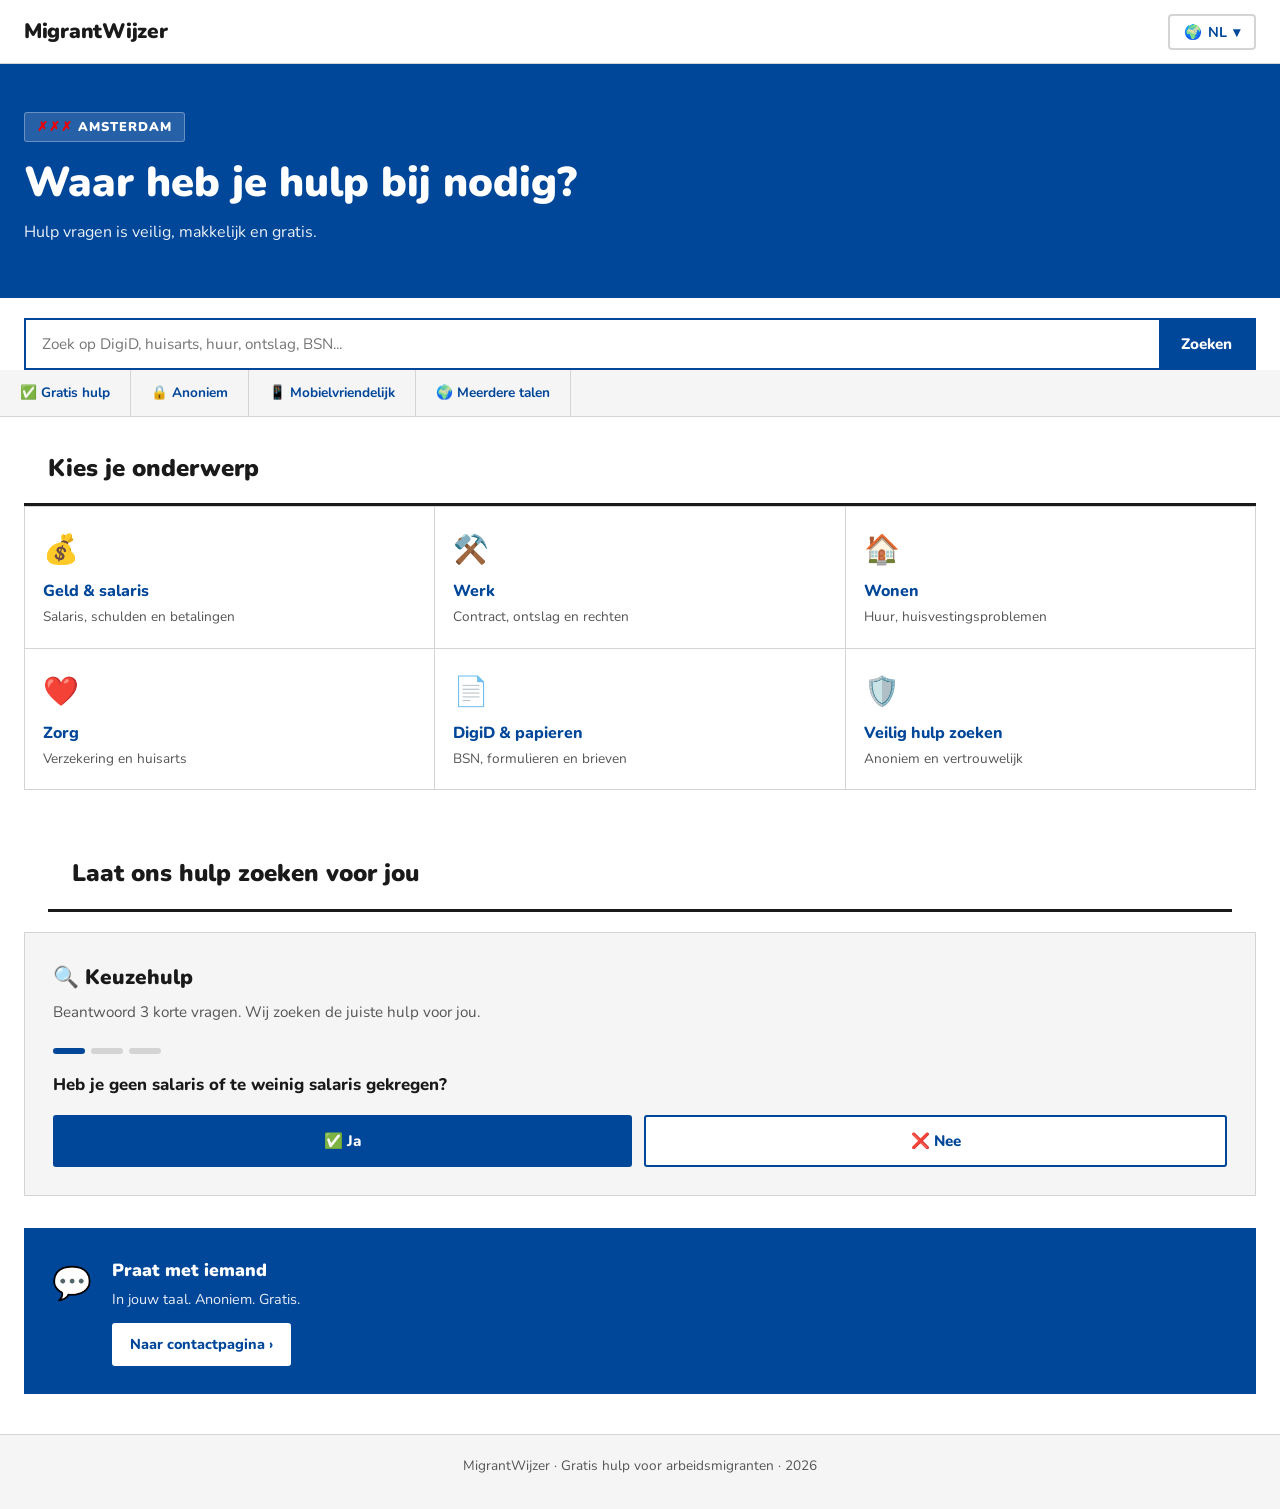
==== index.html @ 774ab9ae "update5" ====
<!DOCTYPE html>
<html lang="nl" dir="ltr">
<head>
    <meta charset="UTF-8" />
    <meta name="viewport" content="width=device-width, initial-scale=1.0"/>
    <title>MigrantWijzer — Amsterdam</title>
    <link rel="preconnect" href="https://fonts.googleapis.com">
    <link href="https://fonts.googleapis.com/css2?family=Nunito:wght@400;600;700;800;900&display=swap" rel="stylesheet">
    <link rel="stylesheet" href="css/style.css">
</head>
<body>

<!-- ═══ HEADER ═══ -->
<header>
    <div class="logo">MigrantWijzer</div>
    <div style="position:relative">
        <button class="lang-btn" id="langToggle">🌍 <span id="langLabel">NL</span> ▾</button>
        <div class="lang-menu" id="langMenu">
            <button onclick="setLang('nl')" class="active" id="btn-nl">🇳🇱 Nederlands</button>
            <button onclick="setLang('en')" id="btn-en">🇬🇧 English</button>
            <button onclick="setLang('pl')" id="btn-pl">🇵🇱 Polski</button>
            <button onclick="setLang('ro')" id="btn-ro">🇷🇴 Română</button>
            <button onclick="setLang('tr')" id="btn-tr">🇹🇷 Türkçe</button>
            <button onclick="setLang('ar')" id="btn-ar">🇸🇦 العربية</button>
        </div>
    </div>
</header>

<!-- ═══ HOMEPAGE ═══ -->
<div id="home">

    <!-- HERO -->
    <div class="hero">
        <div class="hero-badge"><span class="kruis">✗✗✗</span> Amsterdam</div>
        <h1 data-i18n="hero_title">Waar heb je hulp bij nodig?</h1>
        <p data-i18n="hero_sub">Hulp vragen is veilig, makkelijk en gratis.</p>
    </div>

    <!-- ZOEKBALK -->
    <div class="search-bar">
        <input type="text" id="searchInput" placeholder="Zoek op DigiD, huisarts, huur, ontslag, BSN..." />
        <button onclick="doSearch()" data-i18n="search_btn">Zoeken</button>
    </div>
    <div id="searchResult" class="search-result" style="display:none;"></div>

    <!-- TRUST BALK -->
    <div class="trust">
        <div class="trust-pill" data-i18n="trust1">✅ Gratis hulp</div>
        <div class="trust-pill" data-i18n="trust2">🔒 Anoniem</div>
        <div class="trust-pill" data-i18n="trust3">📱 Mobielvriendelijk</div>
        <div class="trust-pill" data-i18n="trust4">🌍 Meerdere talen</div>
    </div>

    <!-- CATEGORIE GRID -->
    <div class="section-title" data-i18n="choose_topic">Kies je onderwerp</div>
    <div class="grid">
        <a class="cat-card" onclick="openPage('page-geld')">
            <span class="cat-icon">💰</span>
            <span class="cat-label" data-i18n="cat_geld">Geld & salaris</span>
            <span class="cat-desc" data-i18n="desc_geld">Salaris, schulden en betalingen</span>
        </a>
        <a class="cat-card" onclick="openPage('page-werk')">
            <span class="cat-icon">⚒️</span>
            <span class="cat-label" data-i18n="cat_werk">Werk</span>
            <span class="cat-desc" data-i18n="desc_werk">Contract, ontslag en rechten</span>
        </a>
        <a class="cat-card" onclick="openPage('page-wonen')">
            <span class="cat-icon">🏠</span>
            <span class="cat-label" data-i18n="cat_wonen">Wonen</span>
            <span class="cat-desc" data-i18n="desc_wonen">Huur, huisvestingsproblemen</span>
        </a>
        <a class="cat-card" onclick="openPage('page-zorg')">
            <span class="cat-icon">❤️</span>
            <span class="cat-label" data-i18n="cat_zorg">Zorg</span>
            <span class="cat-desc" data-i18n="desc_zorg">Verzekering en huisarts</span>
        </a>
        <a class="cat-card" href="html/digi.html">
            <span class="cat-icon">📄</span>
            <span class="cat-label" data-i18n="cat_digid">DigiD & papieren</span>
            <span class="cat-desc" data-i18n="desc_digid">BSN, formulieren en brieven</span>
        </a>
        <a class="cat-card" onclick="openPage('page-veilig')">
            <span class="cat-icon">🛡️</span>
            <span class="cat-label" data-i18n="cat_veilig">Veilig hulp zoeken</span>
            <span class="cat-desc" data-i18n="desc_veilig">Anoniem en vertrouwelijk</span>
        </a>
    </div>

    <!-- KEUZEHULP / WIZARD -->
    <div class="wizard-section">
        <div class="section-title" style="margin-bottom:20px" data-i18n="wizard_section_title">Laat ons hulp zoeken voor jou</div>
        <div class="wizard-box">
            <div class="wizard-title" data-i18n="wizard_title">🔍 Keuzehulp</div>
            <div class="wizard-sub" data-i18n="wizard_sub">Beantwoord 3 korte vragen. Wij zoeken de juiste hulp voor jou.</div>

            <div id="wizard-step-1">
                <div class="wizard-progress">
                    <div class="dot active"></div><div class="dot"></div><div class="dot"></div>
                </div>
                <div class="wizard-q" data-i18n="q1">Heb je geen salaris of te weinig salaris gekregen?</div>
                <div class="wizard-btns">
                    <button class="btn-yes" onclick="wStep(2,'salary')"    data-i18n="yes">✅ Ja</button>
                    <button class="btn-no"  onclick="wStep(2,'no_salary')" data-i18n="no">❌ Nee</button>
                </div>
            </div>

            <div id="wizard-step-2" style="display:none">
                <div class="wizard-progress">
                    <div class="dot done"></div><div class="dot active"></div><div class="dot"></div>
                </div>
                <div class="wizard-q" data-i18n="q2">Heb je problemen met je woning of ben je bang je huis kwijt te raken?</div>
                <div class="wizard-btns">
                    <button class="btn-yes" onclick="wStep(3,'housing')"    data-i18n="yes">✅ Ja</button>
                    <button class="btn-no"  onclick="wStep(3,'no_housing')" data-i18n="no">❌ Nee</button>
                </div>
            </div>

            <div id="wizard-step-3" style="display:none">
                <div class="wizard-progress">
                    <div class="dot done"></div><div class="dot done"></div><div class="dot active"></div>
                </div>
                <div class="wizard-q" data-i18n="q3">Ben je bang om je werk of woning kwijt te raken als je hulp vraagt?</div>
                <div class="wizard-btns">
                    <button class="btn-yes" onclick="wResult('afraid')"    data-i18n="yes">✅ Ja</button>
                    <button class="btn-no"  onclick="wResult('notafraid')" data-i18n="no">❌ Nee</button>
                </div>
            </div>

            <div class="wizard-result" id="wizard-result">
                <p id="wizard-result-text"></p>
                <div class="wizard-result-btns">
                    <a class="action-btn whatsapp" href="https://wa.me/31201234567">💬 <span data-i18n="whatsapp_chat">WhatsApp hulp</span></a>
                    <a class="action-btn phone"    href="tel:+31201234567">📞 <span data-i18n="call_help">Bel hulp</span></a>
                </div>
                <button class="wizard-restart" onclick="wRestart()" data-i18n="restart">↩ Opnieuw beginnen</button>
            </div>
        </div>
    </div>

    <!-- CONTACT STRIP -->
    <div class="contact-strip">
        <div class="icon">💬</div>
        <div>
            <h3 data-i18n="contact_title">Praat met iemand</h3>
            <p data-i18n="contact_sub">In jouw taal. Anoniem. Gratis.</p>
            <a href="html/contact.html" data-i18n="open_contact">Naar contactpagina ›</a>
        </div>
    </div>

    <footer data-i18n="footer">MigrantWijzer · Gratis hulp voor arbeidsmigranten · 2026</footer>
</div>


<!-- ═══ DETAILPAGINA'S ═══ -->

<!-- GELD -->
<div class="page" id="page-geld">
    <div class="page-header">
        <button class="back-btn" onclick="closePage('page-geld')">←</button>
        <h2>💰 <span data-i18n="cat_geld">Geld & salaris</span></h2>
    </div>
    <div class="page-content">
        <div class="safe-box" data-i18n="safe_geld">Hulp vragen kost geen geld. Je werkgever krijgt dit niet te zien.</div>
        <div class="info-blocks-row">
            <div class="info-block">
                <h3 data-i18n="situations">Herken jij dit?</h3>
                <ul>
                    <li>Salaris komt niet op tijd</li>
                    <li>Je krijgt minder betaald dan afgesproken</li>
                    <li>Geld wordt ingehouden zonder uitleg</li>
                    <li>Uitzendbureau reageert niet</li>
                    <li>Schulden of geldstress</li>
                </ul>
            </div>
            <div class="info-block">
                <h3 data-i18n="what_todo">Wat kun je doen?</h3>
                <ul>
                    <li>Bewaar loonstroken en je contract</li>
                    <li>Maak screenshots van berichten</li>
                    <li>Vraag eerst anoniem advies</li>
                    <li>Je hoeft niet meteen officiële stappen te nemen</li>
                </ul>
            </div>
        </div>
        <div class="action-group">
            <a class="action-btn whatsapp" href="https://wa.me/31201234567">💬 <span data-i18n="whatsapp_chat">WhatsApp hulp</span></a>
            <a class="action-btn phone"    href="tel:+31201234567">📞 <span data-i18n="call_help">Bel hulp</span></a>
        </div>
    </div>
</div>

<!-- WERK -->
<div class="page" id="page-werk">
    <div class="page-header">
        <button class="back-btn" onclick="closePage('page-werk')">←</button>
        <h2>⚒️ <span data-i18n="cat_werk">Werk</span></h2>
    </div>
    <div class="page-content">
        <div class="safe-box" data-i18n="safe_werk">Je hoeft niet meteen officiële stappen te nemen. Praat eerst anoniem.</div>
        <div class="info-blocks-row">
            <div class="info-block">
                <h3 data-i18n="situations">Herken jij dit?</h3>
                <ul>
                    <li>Slechte behandeling door werkgever</li>
                    <li>Geen duidelijk contract</li>
                    <li>Dreiging van ontslag</li>
                    <li>Problemen met werktijden</li>
                    <li>Problemen met uitzendbureau</li>
                </ul>
            </div>
            <div class="info-block">
                <h3 data-i18n="what_todo">Wat kun je doen?</h3>
                <ul>
                    <li>Bewaar berichten en e-mails</li>
                    <li>Maak foto's of screenshots</li>
                    <li>Vraag hulp in jouw taal</li>
                    <li>Je kunt anoniem advies vragen</li>
                </ul>
            </div>
        </div>
        <div class="action-group">
            <a class="action-btn whatsapp" href="https://wa.me/31201234567">💬 <span data-i18n="whatsapp_chat">WhatsApp hulp</span></a>
            <a class="action-btn phone"    href="tel:+31201234567">📞 <span data-i18n="call_help">Bel hulp</span></a>
        </div>
    </div>
</div>

<!-- WONEN -->
<div class="page" id="page-wonen">
    <div class="page-header">
        <button class="back-btn" onclick="closePage('page-wonen')">←</button>
        <h2>🏠 <span data-i18n="cat_wonen">Wonen</span></h2>
    </div>
    <div class="page-content">
        <div class="safe-box" data-i18n="safe_wonen">Je kunt anoniem hulp zoeken. Je verhuurder krijgt dit niet te horen.</div>
        <div class="info-blocks-row">
            <div class="info-block">
                <h3 data-i18n="situations">Herken jij dit?</h3>
                <ul>
                    <li>Slechte woonomstandigheden</li>
                    <li>Te veel mensen in huis</li>
                    <li>Hoge huur of huurproblemen</li>
                    <li>Werkgever dreigt met uit huis zetten</li>
                </ul>
            </div>
            <div class="info-block">
                <h3 data-i18n="what_todo">Wat kun je doen?</h3>
                <ul>
                    <li>Maak foto's van de woning</li>
                    <li>Bewaar berichten van je verhuurder</li>
                    <li>Zoek snel hulp — wacht niet te lang</li>
                </ul>
            </div>
        </div>
        <div class="action-group">
            <a class="action-btn whatsapp" href="https://wa.me/31201234567">💬 <span data-i18n="whatsapp_chat">WhatsApp hulp</span></a>
            <a class="action-btn phone"    href="tel:+31201234567">📞 <span data-i18n="call_help">Bel hulp</span></a>
        </div>
    </div>
</div>

<!-- ZORG -->
<div class="page" id="page-zorg">
    <div class="page-header">
        <button class="back-btn" onclick="closePage('page-zorg')">←</button>
        <h2>❤️ <span data-i18n="cat_zorg">Zorg</span></h2>
    </div>
    <div class="page-content">
        <div class="safe-box" data-i18n="safe_zorg">Hulp vragen bij zorg is altijd gratis en veilig.</div>
        <div class="info-blocks-row">
            <div class="info-block">
                <h3 data-i18n="situations">Herken jij dit?</h3>
                <ul>
                    <li>Geen zorgverzekering</li>
                    <li>Brieven van zorgverzekeraar niet begrijpen</li>
                    <li>Geen huisarts gevonden</li>
                    <li>Problemen met zorgkosten</li>
                </ul>
            </div>
            <div class="info-block">
                <h3 data-i18n="what_todo">Wat kun je doen?</h3>
                <ul>
                    <li>Neem je documenten mee</li>
                    <li>Vraag uitleg in jouw taal</li>
                    <li>Hulp is beschikbaar — vraag het ons</li>
                </ul>
            </div>
        </div>
        <div class="action-group">
            <a class="action-btn whatsapp" href="https://wa.me/31201234567">💬 <span data-i18n="whatsapp_chat">WhatsApp hulp</span></a>
            <a class="action-btn phone"    href="tel:+31201234567">📞 <span data-i18n="call_help">Bel hulp</span></a>
        </div>
    </div>
</div>

<!-- VEILIG -->
<div class="page" id="page-veilig">
    <div class="page-header">
        <button class="back-btn" onclick="closePage('page-veilig')">←</button>
        <h2>🛡️ <span data-i18n="cat_veilig">Veilig hulp zoeken</span></h2>
    </div>
    <div class="page-content">
        <div class="safe-box" data-i18n="safe_veilig">Veel mensen zijn bang om hulp te vragen. Je staat niet alleen.</div>
        <div class="info-blocks-row">
            <div class="info-block">
                <h3 data-i18n="veilig_title">Dit is belangrijk om te weten:</h3>
                <ul>
                    <li>Hulp vragen kost geen geld</li>
                    <li>Je werkgever krijgt dit niet te zien</li>
                    <li>Je mag anoniem vragen stellen</li>
                    <li>Je hoeft niet meteen officiële stappen te nemen</li>
                    <li>We spreken jouw taal</li>
                </ul>
            </div>
        </div>
        <div class="action-group">
            <a class="action-btn whatsapp" href="https://wa.me/31201234567">💬 <span data-i18n="whatsapp_safe">Praat veilig via WhatsApp</span></a>
            <a class="action-btn phone"    href="tel:+31201234567">📞 <span data-i18n="call_anon">Bel anoniem</span></a>
        </div>
    </div>
</div>

<script src="java/app.js"></script>
</body>
</html>
---- css/style.css ----
/* ══════════════════════════════════════
   style.css — Gemeente Amsterdam stijl
══════════════════════════════════════ */

:root {
    --blue:      #004699;   /* gemeente blauw */
    --blue-d:    #003580;
    --blue-link: #004699;
    --red:       #ec0000;   /* gemeente rood  */
    --bg:        #ffffff;
    --bg-light:  #f5f5f5;
    --text:      #1a1a1a;
    --muted:     #555555;
    --border:    #d4d4d4;
    --green:     #00875a;   /* WhatsApp groen */
    --shadow:    0 2px 8px rgba(0,0,0,.08);
}

* { box-sizing: border-box; margin: 0; padding: 0; }

body {
    font-family: 'Nunito', 'Arial', sans-serif;
    background: var(--bg);
    color: var(--text);
    font-size: 16px;
    line-height: 1.6;
}

/* ─── HEADER ─── */
header {
    background: #fff;
    border-bottom: 1px solid var(--border);
    padding: 0 24px;
    display: flex;
    align-items: center;
    justify-content: space-between;
    height: 64px;
    position: sticky;
    top: 0;
    z-index: 100;
}

.logo {
    font-size: 1.3rem;
    font-weight: 900;
    color: var(--text);
    letter-spacing: -.3px;
}
.logo span { color: var(--red); }

/* Lang knop */
.lang-btn {
    background: none;
    border: 2px solid var(--border);
    border-radius: 4px;
    font-family: inherit;
    font-size: .9rem;
    font-weight: 700;
    padding: 6px 14px;
    cursor: pointer;
    color: var(--blue);
    display: flex;
    align-items: center;
    gap: 6px;
}
.lang-btn:hover { border-color: var(--blue); }

.lang-menu {
    display: none;
    position: absolute;
    top: 68px;
    right: 24px;
    background: #fff;
    border: 1px solid var(--border);
    box-shadow: var(--shadow);
    z-index: 200;
    min-width: 170px;
}
.lang-menu.open { display: block; }
.lang-menu button {
    width: 100%;
    background: none;
    border: none;
    font-family: inherit;
    font-size: .95rem;
    font-weight: 700;
    padding: 12px 16px;
    text-align: left;
    cursor: pointer;
    color: var(--text);
    border-bottom: 1px solid #eee;
}
.lang-menu button:last-child { border-bottom: none; }
.lang-menu button:hover { background: var(--bg-light); }
.lang-menu button.active { color: var(--blue); }

/* ─── HERO BANNER ─── */
.hero {
    background: var(--blue);
    color: #fff;
    padding: 48px 24px 52px;
    position: relative;
}
.hero-badge {
    display: inline-block;
    background: rgba(255,255,255,.15);
    border: 1px solid rgba(255,255,255,.3);
    border-radius: 3px;
    font-size: .8rem;
    font-weight: 700;
    padding: 4px 12px;
    margin-bottom: 16px;
    letter-spacing: .5px;
    text-transform: uppercase;
}
.hero h1 {
    font-size: 2rem;
    font-weight: 900;
    line-height: 1.2;
    margin-bottom: 12px;
    max-width: 560px;
}
.hero p {
    font-size: 1rem;
    opacity: .92;
    max-width: 480px;
    line-height: 1.6;
}

/* ─── TRUST BALK ─── */
.trust {
    background: var(--bg-light);
    border-bottom: 1px solid var(--border);
    display: flex;
    gap: 0;
    overflow-x: auto;
    scrollbar-width: none;
}
.trust::-webkit-scrollbar { display: none; }
.trust-pill {
    flex-shrink: 0;
    font-size: .85rem;
    font-weight: 700;
    padding: 12px 20px;
    color: var(--blue);
    border-right: 1px solid var(--border);
    white-space: nowrap;
}

/* ─── SECTIE TITEL ─── */
.section-title {
    font-size: 1.5rem;
    font-weight: 900;
    color: var(--text);
    padding: 32px 24px 16px;
    border-bottom: 3px solid var(--text);
    margin: 0 24px 0;
}

/* ─── CATEGORIE GRID ─── */
.grid {
    display: grid;
    grid-template-columns: 1fr 1fr;
    gap: 0;
    margin: 0 24px;
    border-left: 1px solid var(--border);
    border-top: 1px solid var(--border);
}
.cat-card {
    background: #fff;
    padding: 20px 18px;
    text-decoration: none;
    color: var(--text);
    display: block;
    border-right: 1px solid var(--border);
    border-bottom: 1px solid var(--border);
    cursor: pointer;
    transition: background .15s;
}
.cat-card:hover { background: var(--bg-light); }
.cat-icon {
    font-size: 1.8rem;
    margin-bottom: 8px;
    display: block;
}
.cat-label {
    font-size: 1rem;
    font-weight: 800;
    color: var(--blue-link);
    line-height: 1.3;
    display: block;
}
.cat-desc {
    font-size: .85rem;
    color: var(--muted);
    margin-top: 4px;
    display: block;
}

/* ─── WIZARD ─── */
.wizard-section {
    margin: 32px 24px 0;
}
.wizard-box {
    border: 1px solid var(--border);
    padding: 28px;
    background: var(--bg-light);
}
.wizard-title {
    font-size: 1.3rem;
    font-weight: 900;
    margin-bottom: 6px;
    color: var(--text);
}
.wizard-sub {
    color: var(--muted);
    font-size: .95rem;
    margin-bottom: 24px;
}
.wizard-q {
    font-size: 1.05rem;
    font-weight: 800;
    margin-bottom: 16px;
    color: var(--text);
}
.wizard-progress {
    display: flex;
    gap: 6px;
    margin-bottom: 18px;
}
.dot {
    width: 32px;
    height: 6px;
    border-radius: 3px;
    background: var(--border);
}
.dot.active { background: var(--blue); }
.dot.done   { background: var(--blue-d); }

.wizard-btns { display: flex; gap: 12px; }
.wizard-btns button {
    flex: 1;
    border: none;
    border-radius: 3px;
    font-family: inherit;
    font-size: .95rem;
    font-weight: 800;
    padding: 14px;
    cursor: pointer;
    transition: filter .1s;
}
.wizard-btns button:hover { filter: brightness(.93); }
.btn-yes { background: var(--blue); color: #fff; }
.btn-no  { background: #fff; color: var(--blue); border: 2px solid var(--blue) !important; }

.wizard-result {
    display: none;
    background: #e8f0fb;
    border-left: 4px solid var(--blue);
    padding: 18px;
    margin-top: 4px;
}
.wizard-result.show { display: block; }
.wizard-result p { font-weight: 700; margin-bottom: 14px; color: var(--text); }
.wizard-result-btns { display: flex; flex-direction: column; gap: 10px; }
.wizard-restart {
    margin-top: 14px;
    background: none;
    border: none;
    font-family: inherit;
    font-size: .88rem;
    font-weight: 700;
    color: var(--blue);
    cursor: pointer;
    text-decoration: underline;
    display: block;
}

/* ─── KNOPPEN ─── */
.action-btn {
    display: flex;
    align-items: center;
    justify-content: center;
    gap: 10px;
    padding: 14px 20px;
    border: none;
    border-radius: 3px;
    font-family: inherit;
    font-size: .95rem;
    font-weight: 800;
    text-decoration: none;
    cursor: pointer;
    transition: filter .15s;
}
.action-btn:hover { filter: brightness(.9); }
.action-btn.whatsapp { background: var(--green); color: #fff; }
.action-btn.phone    { background: var(--blue);  color: #fff; }
.action-btn.email    { background: #fff; color: var(--blue); border: 2px solid var(--blue); }
.action-group { display: flex; flex-direction: column; gap: 10px; }

/* ─── CONTACT STRIP ─── */
.contact-strip {
    margin: 32px 24px;
    background: var(--blue);
    padding: 28px;
    color: #fff;
    display: flex;
    align-items: flex-start;
    gap: 20px;
}
.contact-strip .icon { font-size: 2rem; flex-shrink: 0; margin-top: 2px; }
.contact-strip h3 { font-size: 1.1rem; font-weight: 900; margin-bottom: 4px; }
.contact-strip p  { font-size: .9rem; opacity: .9; }
.contact-strip a {
    display: inline-block;
    margin-top: 12px;
    background: #fff;
    color: var(--blue);
    padding: 10px 18px;
    font-weight: 800;
    font-size: .9rem;
    text-decoration: none;
    border-radius: 3px;
}
.contact-strip a:hover { background: var(--bg-light); }

/* ─── FOOTER ─── */
footer {
    background: var(--bg-light);
    border-top: 1px solid var(--border);
    text-align: center;
    font-size: .85rem;
    color: var(--muted);
    padding: 20px 24px 32px;
    margin-top: 40px;
}

/* ─── OVERLAY PAGINA'S ─── */
.page {
    display: none;
    position: fixed;
    inset: 0;
    background: var(--bg);
    overflow-y: auto;
    z-index: 300;
}
.page.open { display: block; }

.page-header {
    background: var(--blue);
    color: #fff;
    padding: 16px 24px;
    display: flex;
    align-items: center;
    gap: 14px;
    position: sticky;
    top: 0;
    z-index: 10;
}
.back-btn {
    background: rgba(255,255,255,.2);
    border: 2px solid rgba(255,255,255,.4);
    border-radius: 3px;
    color: #fff;
    font-size: 1rem;
    width: 38px; height: 38px;
    cursor: pointer;
    display: flex; align-items: center; justify-content: center;
    font-weight: 900;
}
.back-btn:hover { background: rgba(255,255,255,.3); }
.page-header h2 { font-size: 1.1rem; font-weight: 900; }

.page-content { padding: 24px; }

.info-block {
    border: 1px solid var(--border);
    padding: 20px 22px;
    margin-bottom: 16px;
    background: #fff;
}
.info-block h3 {
    font-size: 1rem;
    font-weight: 900;
    margin-bottom: 12px;
    color: var(--text);
    border-bottom: 2px solid var(--text);
    padding-bottom: 8px;
}
.info-block ul { list-style: none; padding: 0; }
.info-block ul li {
    padding: 7px 0;
    font-size: .95rem;
    display: flex;
    align-items: flex-start;
    gap: 10px;
    border-bottom: 1px solid #eee;
}
.info-block ul li:last-child { border-bottom: none; }
.info-block ul li::before {
    content: '›';
    color: var(--blue);
    font-weight: 900;
    font-size: 1.1rem;
    flex-shrink: 0;
}

.safe-box {
    background: #e8f0fb;
    border-left: 4px solid var(--blue);
    padding: 14px 16px;
    margin-bottom: 16px;
    font-size: .92rem;
    font-weight: 700;
    color: var(--blue-d);
    line-height: 1.6;
}

/* ─── CONTACT PAGINA GRID ─── */
.page-content-grid {
    display: grid;
    grid-template-columns: 1fr;
    gap: 16px;
}
.page-content-grid .full-width {
    grid-column: 1 / -1;
}

/* ─── RESPONSIVE ─── */
@media (min-width: 640px) {
    .grid { grid-template-columns: 1fr 1fr 1fr; }
    .hero h1 { font-size: 2.6rem; }
    .page-content-grid { grid-template-columns: 1fr 1fr; }
}
@media (max-width: 400px) {
    .grid { grid-template-columns: 1fr; }
    .hero h1 { font-size: 1.6rem; }
    .contact-strip { flex-direction: column; }
}

/* ─── CONTACT.HTML EXTRA ─── */
.logo { text-decoration: none; }

.back-home-btn {
    display: block;
    text-align: center;
    margin: 24px 0 0;
    border: 2px solid var(--border);
    padding: 14px;
    font-weight: 800;
    font-size: .95rem;
    color: var(--blue);
    text-decoration: none;
}
.back-home-btn:hover { border-color: var(--blue); background: var(--bg-light); }

/* ─── ZOEKBALK ─── */
.search-bar {
    display: flex;
    gap: 0;
    margin: 20px 24px 0;
    border: 2px solid var(--blue);
}
.search-bar input {
    flex: 1;
    border: none;
    padding: 14px 16px;
    font-family: inherit;
    font-size: .95rem;
    outline: none;
    color: var(--text);
}
.search-bar button {
    background: var(--blue);
    color: #fff;
    border: none;
    padding: 14px 22px;
    font-family: inherit;
    font-weight: 800;
    font-size: .95rem;
    cursor: pointer;
}
.search-bar button:hover { background: var(--blue-d); }

.search-result {
    margin: 10px 24px 0;
    padding: 14px 16px;
    background: var(--bg-light);
    border-left: 4px solid var(--blue);
    font-weight: 700;
    font-size: .95rem;
}

/* ─── HERO BADGE RODE KRUISJES ─── */
.hero-badge {
    color: #fff;
    font-weight: 900;
    letter-spacing: 1px;
}

/* ─── INFO BLOCKS NAAST ELKAAR ─── */
.info-blocks-row {
    display: grid;
    grid-template-columns: 1fr;
    gap: 16px;
    margin-bottom: 16px;
}
@media (min-width: 600px) {
    .info-blocks-row {
        grid-template-columns: 1fr 1fr;
    }
}
.info-blocks-row .info-block {
    margin-bottom: 0;
}

/* ─── RODE KRUISJES ─── */
.hero-badge {
    color: #fff;
}
.hero-badge .kruis {
    color: var(--red);
    font-weight: 900;
    font-size: 1em;
}

/* ─── PAGE-CONTENT GRID (contact) ─── */
.page-content-grid {
    display: grid;
    grid-template-columns: 1fr;
    gap: 16px;
}
.page-content-grid .full-width {
    grid-column: 1 / -1;
}
@media (min-width: 640px) {
    .page-content-grid { grid-template-columns: 1fr 1fr; }
}

/* ─── BACK HOME BTN ─── */
.back-home-btn {
    display: block;
    text-align: center;
    margin: 20px 0 0;
    border: 2px solid var(--border);
    padding: 14px;
    font-weight: 800;
    font-size: .95rem;
    color: var(--blue);
    text-decoration: none;
}
.back-home-btn:hover { border-color: var(--blue); background: var(--bg-light); }

/* ─── LOGO ALS LINK ─── */
a.logo { text-decoration: none; }
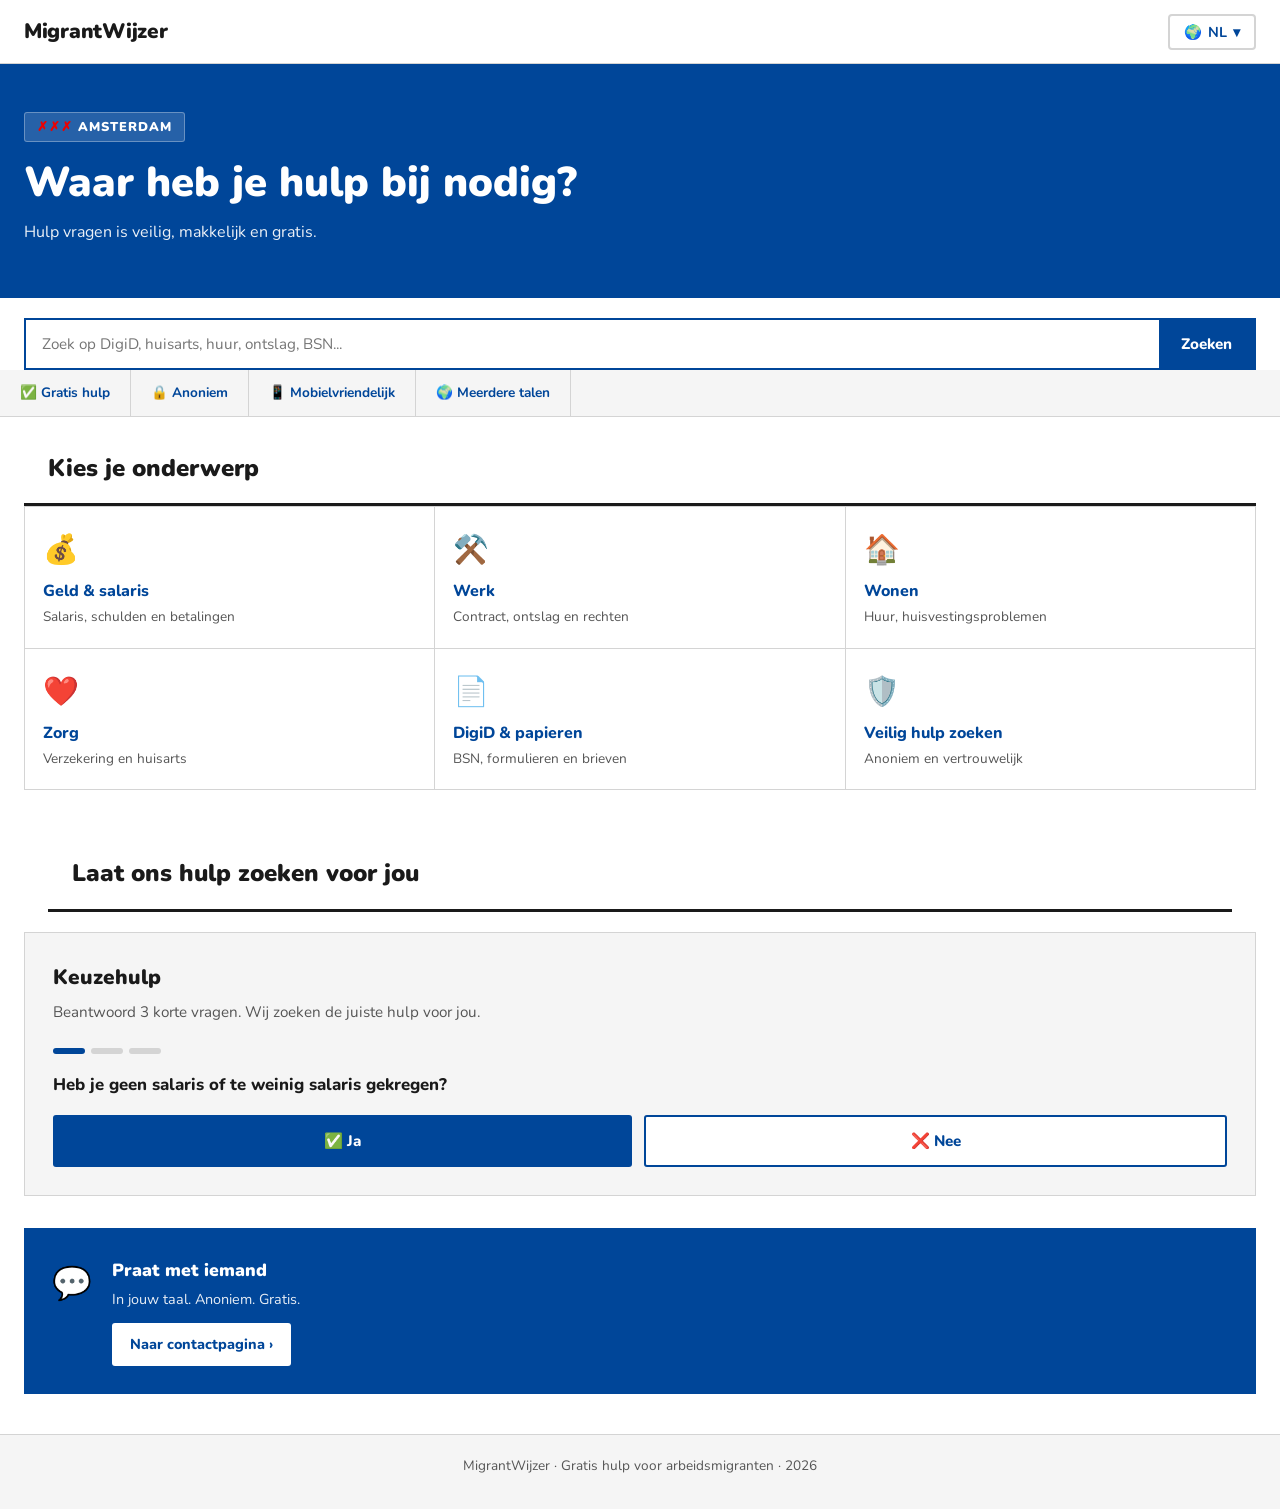
==== commit 01a7a53e: "update24" ====
--- a/index.html
+++ b/index.html
@@ -90,7 +90,7 @@
     <div class="wizard-section">
         <div class="section-title" style="margin-bottom:20px" data-i18n="wizard_section_title">Laat ons hulp zoeken voor jou</div>
         <div class="wizard-box">
-            <div class="wizard-title" data-i18n="wizard_title">🔍 Keuzehulp</div>
+            <div class="wizard-title" data-i18n="wizard_title"> Keuzehulp</div>
             <div class="wizard-sub" data-i18n="wizard_sub">Beantwoord 3 korte vragen. Wij zoeken de juiste hulp voor jou.</div>
 
             <div id="wizard-step-1">
@@ -129,8 +129,8 @@
             <div class="wizard-result" id="wizard-result">
                 <p id="wizard-result-text"></p>
                 <div class="wizard-result-btns">
-                    <a class="action-btn whatsapp" href="https://wa.me/31201234567">💬 <span data-i18n="whatsapp_chat">WhatsApp hulp</span></a>
-                    <a class="action-btn phone"    href="tel:+31201234567">📞 <span data-i18n="call_help">Bel hulp</span></a>
+                    <a class="action-btn whatsapp" href="https://wa.me/31201234567"> <span data-i18n="whatsapp_chat">WhatsApp hulp</span></a>
+                    <a class="action-btn phone"    href="tel:+31201234567"> <span data-i18n="call_help">Bel hulp</span></a>
                 </div>
                 <button class="wizard-restart" onclick="wRestart()" data-i18n="restart">↩ Opnieuw beginnen</button>
             </div>
@@ -158,6 +158,19 @@
     <div class="page-header">
         <button class="back-btn" onclick="closePage('page-geld')">←</button>
         <h2>💰 <span data-i18n="cat_geld">Geld & salaris</span></h2>
+        <div style="margin-left:auto; position:relative;">
+            <button class="lang-btn" onclick="document.getElementById('om-page-geld').classList.toggle('open')" style="background:rgba(255,255,255,.2); border-color:rgba(255,255,255,.5); color:#fff;">
+                🌍 <span class="overlay-lang-label">NL</span> ▾
+            </button>
+            <div class="lang-menu" id="om-page-geld">
+                <button onclick="setLang('nl'); document.getElementById('om-page-geld').classList.remove('open')">🇳🇱 Nederlands</button>
+                <button onclick="setLang('en'); document.getElementById('om-page-geld').classList.remove('open')">🇬🇧 English</button>
+                <button onclick="setLang('pl'); document.getElementById('om-page-geld').classList.remove('open')">🇵🇱 Polski</button>
+                <button onclick="setLang('ro'); document.getElementById('om-page-geld').classList.remove('open')">🇷🇴 Română</button>
+                <button onclick="setLang('tr'); document.getElementById('om-page-geld').classList.remove('open')">🇹🇷 Türkçe</button>
+                <button onclick="setLang('ar'); document.getElementById('om-page-geld').classList.remove('open')">🇸🇦 العربية</button>
+            </div>
+        </div>
     </div>
     <div class="page-content">
         <div class="safe-box" data-i18n="safe_geld">Hulp vragen kost geen geld. Je werkgever krijgt dit niet te zien.</div>
@@ -165,26 +178,30 @@
             <div class="info-block">
                 <h3 data-i18n="situations">Herken jij dit?</h3>
                 <ul>
-                    <li>Salaris komt niet op tijd</li>
-                    <li>Je krijgt minder betaald dan afgesproken</li>
-                    <li>Geld wordt ingehouden zonder uitleg</li>
-                    <li>Uitzendbureau reageert niet</li>
-                    <li>Schulden of geldstress</li>
+                    <li data-i18n="geld_r1">Salaris komt niet op tijd</li>
+                    <li data-i18n="geld_r2">Je krijgt minder betaald dan afgesproken</li>
+                    <li data-i18n="geld_r3">Geld wordt ingehouden zonder uitleg</li>
+                    <li data-i18n="geld_r4">Uitzendbureau reageert niet</li>
+                    <li data-i18n="geld_r5">Schulden of geldstress</li>
                 </ul>
             </div>
             <div class="info-block">
                 <h3 data-i18n="what_todo">Wat kun je doen?</h3>
                 <ul>
-                    <li>Bewaar loonstroken en je contract</li>
-                    <li>Maak screenshots van berichten</li>
-                    <li>Vraag eerst anoniem advies</li>
-                    <li>Je hoeft niet meteen officiële stappen te nemen</li>
-                </ul>
-            </div>
-        </div>
-        <div class="action-group">
-            <a class="action-btn whatsapp" href="https://wa.me/31201234567">💬 <span data-i18n="whatsapp_chat">WhatsApp hulp</span></a>
-            <a class="action-btn phone"    href="tel:+31201234567">📞 <span data-i18n="call_help">Bel hulp</span></a>
+                    <li data-i18n="geld_d1">Bewaar loonstroken en je contract</li>
+                    <li data-i18n="geld_d2">Maak screenshots van berichten</li>
+                    <li data-i18n="geld_d3">Vraag eerst anoniem advies</li>
+                    <li data-i18n="geld_d4">Je hoeft niet meteen officiële stappen te nemen</li>
+                </ul>
+            </div>
+        </div>
+        <div class="info-blocks-row" style="margin-top:16px;">
+            <a href="html/juridisch-geld.html" class="back-home-btn" data-i18n="juridisch_btn">⚖️ Juridische informatie →</a>
+            <a href="html/hulp-geld.html"      class="back-home-btn" data-i18n="hulp_btn">🤝 Waar krijg je hulp? →</a>
+        </div>
+        <div class="action-group" style="margin-top:12px;">
+            <a class="action-btn whatsapp" href="https://wa.me/31201234567"> <span data-i18n="whatsapp_chat">WhatsApp hulp</span></a>
+            <a class="action-btn phone"    href="tel:+31201234567"> <span data-i18n="call_help">Bel hulp</span></a>
         </div>
     </div>
 </div>
@@ -194,6 +211,19 @@
     <div class="page-header">
         <button class="back-btn" onclick="closePage('page-werk')">←</button>
         <h2>⚒️ <span data-i18n="cat_werk">Werk</span></h2>
+        <div style="margin-left:auto; position:relative;">
+            <button class="lang-btn" onclick="document.getElementById('om-page-werk').classList.toggle('open')" style="background:rgba(255,255,255,.2); border-color:rgba(255,255,255,.5); color:#fff;">
+                🌍 <span class="overlay-lang-label">NL</span> ▾
+            </button>
+            <div class="lang-menu" id="om-page-werk">
+                <button onclick="setLang('nl'); document.getElementById('om-page-werk').classList.remove('open')">🇳🇱 Nederlands</button>
+                <button onclick="setLang('en'); document.getElementById('om-page-werk').classList.remove('open')">🇬🇧 English</button>
+                <button onclick="setLang('pl'); document.getElementById('om-page-werk').classList.remove('open')">🇵🇱 Polski</button>
+                <button onclick="setLang('ro'); document.getElementById('om-page-werk').classList.remove('open')">🇷🇴 Română</button>
+                <button onclick="setLang('tr'); document.getElementById('om-page-werk').classList.remove('open')">🇹🇷 Türkçe</button>
+                <button onclick="setLang('ar'); document.getElementById('om-page-werk').classList.remove('open')">🇸🇦 العربية</button>
+            </div>
+        </div>
     </div>
     <div class="page-content">
         <div class="safe-box" data-i18n="safe_werk">Je hoeft niet meteen officiële stappen te nemen. Praat eerst anoniem.</div>
@@ -201,26 +231,30 @@
             <div class="info-block">
                 <h3 data-i18n="situations">Herken jij dit?</h3>
                 <ul>
-                    <li>Slechte behandeling door werkgever</li>
-                    <li>Geen duidelijk contract</li>
-                    <li>Dreiging van ontslag</li>
-                    <li>Problemen met werktijden</li>
-                    <li>Problemen met uitzendbureau</li>
+                    <li data-i18n="werk_r1">Slechte behandeling door werkgever</li>
+                    <li data-i18n="werk_r2">Geen duidelijk contract</li>
+                    <li data-i18n="werk_r3">Dreiging van ontslag</li>
+                    <li data-i18n="werk_r4">Problemen met werktijden</li>
+                    <li data-i18n="werk_r5">Problemen met uitzendbureau</li>
                 </ul>
             </div>
             <div class="info-block">
                 <h3 data-i18n="what_todo">Wat kun je doen?</h3>
                 <ul>
-                    <li>Bewaar berichten en e-mails</li>
-                    <li>Maak foto's of screenshots</li>
-                    <li>Vraag hulp in jouw taal</li>
-                    <li>Je kunt anoniem advies vragen</li>
-                </ul>
-            </div>
-        </div>
-        <div class="action-group">
+                    <li data-i18n="werk_d1">Bewaar berichten en e-mails</li>
+                    <li data-i18n="werk_d2">Maak foto's of screenshots</li>
+                    <li data-i18n="werk_d3">Vraag hulp in jouw taal</li>
+                    <li data-i18n="werk_d4">Je kunt anoniem advies vragen</li>
+                </ul>
+            </div>
+        </div>
+        <div class="info-blocks-row" style="margin-top:16px;">
+            <a href="html/juridisch-werk.html" class="back-home-btn" data-i18n="juridisch_btn">⚖️ Juridische informatie →</a>
+            <a href="html/hulp-werk.html"      class="back-home-btn" data-i18n="hulp_btn">🤝 Waar krijg je hulp? →</a>
+        </div>
+        <div class="action-group" style="margin-top:12px;">
             <a class="action-btn whatsapp" href="https://wa.me/31201234567">💬 <span data-i18n="whatsapp_chat">WhatsApp hulp</span></a>
-            <a class="action-btn phone"    href="tel:+31201234567">📞 <span data-i18n="call_help">Bel hulp</span></a>
+            <a class="action-btn phone"    href="tel:+31201234567"> <span data-i18n="call_help">Bel hulp</span></a>
         </div>
     </div>
 </div>
@@ -230,6 +264,19 @@
     <div class="page-header">
         <button class="back-btn" onclick="closePage('page-wonen')">←</button>
         <h2>🏠 <span data-i18n="cat_wonen">Wonen</span></h2>
+        <div style="margin-left:auto; position:relative;">
+            <button class="lang-btn" onclick="document.getElementById('om-page-wonen').classList.toggle('open')" style="background:rgba(255,255,255,.2); border-color:rgba(255,255,255,.5); color:#fff;">
+                🌍 <span class="overlay-lang-label">NL</span> ▾
+            </button>
+            <div class="lang-menu" id="om-page-wonen">
+                <button onclick="setLang('nl'); document.getElementById('om-page-wonen').classList.remove('open')">🇳🇱 Nederlands</button>
+                <button onclick="setLang('en'); document.getElementById('om-page-wonen').classList.remove('open')">🇬🇧 English</button>
+                <button onclick="setLang('pl'); document.getElementById('om-page-wonen').classList.remove('open')">🇵🇱 Polski</button>
+                <button onclick="setLang('ro'); document.getElementById('om-page-wonen').classList.remove('open')">🇷🇴 Română</button>
+                <button onclick="setLang('tr'); document.getElementById('om-page-wonen').classList.remove('open')">🇹🇷 Türkçe</button>
+                <button onclick="setLang('ar'); document.getElementById('om-page-wonen').classList.remove('open')">🇸🇦 العربية</button>
+            </div>
+        </div>
     </div>
     <div class="page-content">
         <div class="safe-box" data-i18n="safe_wonen">Je kunt anoniem hulp zoeken. Je verhuurder krijgt dit niet te horen.</div>
@@ -237,24 +284,28 @@
             <div class="info-block">
                 <h3 data-i18n="situations">Herken jij dit?</h3>
                 <ul>
-                    <li>Slechte woonomstandigheden</li>
-                    <li>Te veel mensen in huis</li>
-                    <li>Hoge huur of huurproblemen</li>
-                    <li>Werkgever dreigt met uit huis zetten</li>
+                    <li data-i18n="wonen_r1">Slechte woonomstandigheden</li>
+                    <li data-i18n="wonen_r2">Te veel mensen in huis</li>
+                    <li data-i18n="wonen_r3">Hoge huur of huurproblemen</li>
+                    <li data-i18n="wonen_r4">Werkgever dreigt met uit huis zetten</li>
                 </ul>
             </div>
             <div class="info-block">
                 <h3 data-i18n="what_todo">Wat kun je doen?</h3>
                 <ul>
-                    <li>Maak foto's van de woning</li>
-                    <li>Bewaar berichten van je verhuurder</li>
-                    <li>Zoek snel hulp — wacht niet te lang</li>
-                </ul>
-            </div>
-        </div>
-        <div class="action-group">
+                    <li data-i18n="wonen_d1">Maak foto's van de woning</li>
+                    <li data-i18n="wonen_d2">Bewaar berichten van je verhuurder</li>
+                    <li data-i18n="wonen_d3">Zoek snel hulp — wacht niet te lang</li>
+                </ul>
+            </div>
+        </div>
+        <div class="info-blocks-row" style="margin-top:16px;">
+            <a href="html/juridisch-wonen.html" class="back-home-btn" data-i18n="juridisch_btn">⚖️ Juridische informatie →</a>
+            <a href="html/hulp-wonen.html"      class="back-home-btn" data-i18n="hulp_btn">🤝 Waar krijg je hulp? →</a>
+        </div>
+        <div class="action-group" style="margin-top:12px;">
             <a class="action-btn whatsapp" href="https://wa.me/31201234567">💬 <span data-i18n="whatsapp_chat">WhatsApp hulp</span></a>
-            <a class="action-btn phone"    href="tel:+31201234567">📞 <span data-i18n="call_help">Bel hulp</span></a>
+            <a class="action-btn phone"    href="tel:+31201234567"> <span data-i18n="call_help">Bel hulp</span></a>
         </div>
     </div>
 </div>
@@ -264,6 +315,19 @@
     <div class="page-header">
         <button class="back-btn" onclick="closePage('page-zorg')">←</button>
         <h2>❤️ <span data-i18n="cat_zorg">Zorg</span></h2>
+        <div style="margin-left:auto; position:relative;">
+            <button class="lang-btn" onclick="document.getElementById('om-page-zorg').classList.toggle('open')" style="background:rgba(255,255,255,.2); border-color:rgba(255,255,255,.5); color:#fff;">
+                🌍 <span class="overlay-lang-label">NL</span> ▾
+            </button>
+            <div class="lang-menu" id="om-page-zorg">
+                <button onclick="setLang('nl'); document.getElementById('om-page-zorg').classList.remove('open')">🇳🇱 Nederlands</button>
+                <button onclick="setLang('en'); document.getElementById('om-page-zorg').classList.remove('open')">🇬🇧 English</button>
+                <button onclick="setLang('pl'); document.getElementById('om-page-zorg').classList.remove('open')">🇵🇱 Polski</button>
+                <button onclick="setLang('ro'); document.getElementById('om-page-zorg').classList.remove('open')">🇷🇴 Română</button>
+                <button onclick="setLang('tr'); document.getElementById('om-page-zorg').classList.remove('open')">🇹🇷 Türkçe</button>
+                <button onclick="setLang('ar'); document.getElementById('om-page-zorg').classList.remove('open')">🇸🇦 العربية</button>
+            </div>
+        </div>
     </div>
     <div class="page-content">
         <div class="safe-box" data-i18n="safe_zorg">Hulp vragen bij zorg is altijd gratis en veilig.</div>
@@ -271,24 +335,28 @@
             <div class="info-block">
                 <h3 data-i18n="situations">Herken jij dit?</h3>
                 <ul>
-                    <li>Geen zorgverzekering</li>
-                    <li>Brieven van zorgverzekeraar niet begrijpen</li>
-                    <li>Geen huisarts gevonden</li>
-                    <li>Problemen met zorgkosten</li>
+                    <li data-i18n="zorg_r1">Geen zorgverzekering</li>
+                    <li data-i18n="zorg_r2">Brieven van zorgverzekeraar niet begrijpen</li>
+                    <li data-i18n="zorg_r3">Geen huisarts gevonden</li>
+                    <li data-i18n="zorg_r4">Problemen met zorgkosten</li>
                 </ul>
             </div>
             <div class="info-block">
                 <h3 data-i18n="what_todo">Wat kun je doen?</h3>
                 <ul>
-                    <li>Neem je documenten mee</li>
-                    <li>Vraag uitleg in jouw taal</li>
-                    <li>Hulp is beschikbaar — vraag het ons</li>
-                </ul>
-            </div>
-        </div>
-        <div class="action-group">
-            <a class="action-btn whatsapp" href="https://wa.me/31201234567">💬 <span data-i18n="whatsapp_chat">WhatsApp hulp</span></a>
-            <a class="action-btn phone"    href="tel:+31201234567">📞 <span data-i18n="call_help">Bel hulp</span></a>
+                    <li data-i18n="zorg_d1">Neem je documenten mee</li>
+                    <li data-i18n="zorg_d2">Vraag uitleg in jouw taal</li>
+                    <li data-i18n="zorg_d3">Hulp is beschikbaar — vraag het ons</li>
+                </ul>
+            </div>
+        </div>
+        <div class="info-blocks-row" style="margin-top:16px;">
+            <a href="html/juridisch-zorg.html" class="back-home-btn" data-i18n="juridisch_btn">⚖️ Juridische informatie →</a>
+            <a href="html/hulp-zorg.html"      class="back-home-btn" data-i18n="hulp_btn">🤝 Waar krijg je hulp? →</a>
+        </div>
+        <div class="action-group" style="margin-top:12px;">
+            <a class="action-btn whatsapp" href="https://wa.me/31201234567"> <span data-i18n="whatsapp_chat">WhatsApp hulp</span></a>
+            <a class="action-btn phone"    href="tel:+31201234567"> <span data-i18n="call_help">Bel hulp</span></a>
         </div>
     </div>
 </div>
@@ -298,6 +366,19 @@
     <div class="page-header">
         <button class="back-btn" onclick="closePage('page-veilig')">←</button>
         <h2>🛡️ <span data-i18n="cat_veilig">Veilig hulp zoeken</span></h2>
+        <div style="margin-left:auto; position:relative;">
+            <button class="lang-btn" onclick="document.getElementById('om-page-veilig').classList.toggle('open')" style="background:rgba(255,255,255,.2); border-color:rgba(255,255,255,.5); color:#fff;">
+                🌍 <span class="overlay-lang-label">NL</span> ▾
+            </button>
+            <div class="lang-menu" id="om-page-veilig">
+                <button onclick="setLang('nl'); document.getElementById('om-page-veilig').classList.remove('open')">🇳🇱 Nederlands</button>
+                <button onclick="setLang('en'); document.getElementById('om-page-veilig').classList.remove('open')">🇬🇧 English</button>
+                <button onclick="setLang('pl'); document.getElementById('om-page-veilig').classList.remove('open')">🇵🇱 Polski</button>
+                <button onclick="setLang('ro'); document.getElementById('om-page-veilig').classList.remove('open')">🇷🇴 Română</button>
+                <button onclick="setLang('tr'); document.getElementById('om-page-veilig').classList.remove('open')">🇹🇷 Türkçe</button>
+                <button onclick="setLang('ar'); document.getElementById('om-page-veilig').classList.remove('open')">🇸🇦 العربية</button>
+            </div>
+        </div>
     </div>
     <div class="page-content">
         <div class="safe-box" data-i18n="safe_veilig">Veel mensen zijn bang om hulp te vragen. Je staat niet alleen.</div>
@@ -305,17 +386,17 @@
             <div class="info-block">
                 <h3 data-i18n="veilig_title">Dit is belangrijk om te weten:</h3>
                 <ul>
-                    <li>Hulp vragen kost geen geld</li>
-                    <li>Je werkgever krijgt dit niet te zien</li>
-                    <li>Je mag anoniem vragen stellen</li>
-                    <li>Je hoeft niet meteen officiële stappen te nemen</li>
-                    <li>We spreken jouw taal</li>
+                    <li data-i18n="veilig_l1">Hulp vragen kost geen geld</li>
+                    <li data-i18n="veilig_l2">Je werkgever krijgt dit niet te zien</li>
+                    <li data-i18n="veilig_l3">Je mag anoniem vragen stellen</li>
+                    <li data-i18n="veilig_l4">Je hoeft niet meteen officiële stappen te nemen</li>
+                    <li data-i18n="veilig_l5">We spreken jouw taal</li>
                 </ul>
             </div>
         </div>
         <div class="action-group">
-            <a class="action-btn whatsapp" href="https://wa.me/31201234567">💬 <span data-i18n="whatsapp_safe">Praat veilig via WhatsApp</span></a>
-            <a class="action-btn phone"    href="tel:+31201234567">📞 <span data-i18n="call_anon">Bel anoniem</span></a>
+            <a class="action-btn whatsapp" href="https://wa.me/31201234567"> <span data-i18n="whatsapp_safe">Praat veilig via WhatsApp</span></a>
+            <a class="action-btn phone"    href="tel:+31201234567"><span data-i18n="call_anon">Bel anoniem</span></a>
         </div>
     </div>
 </div>
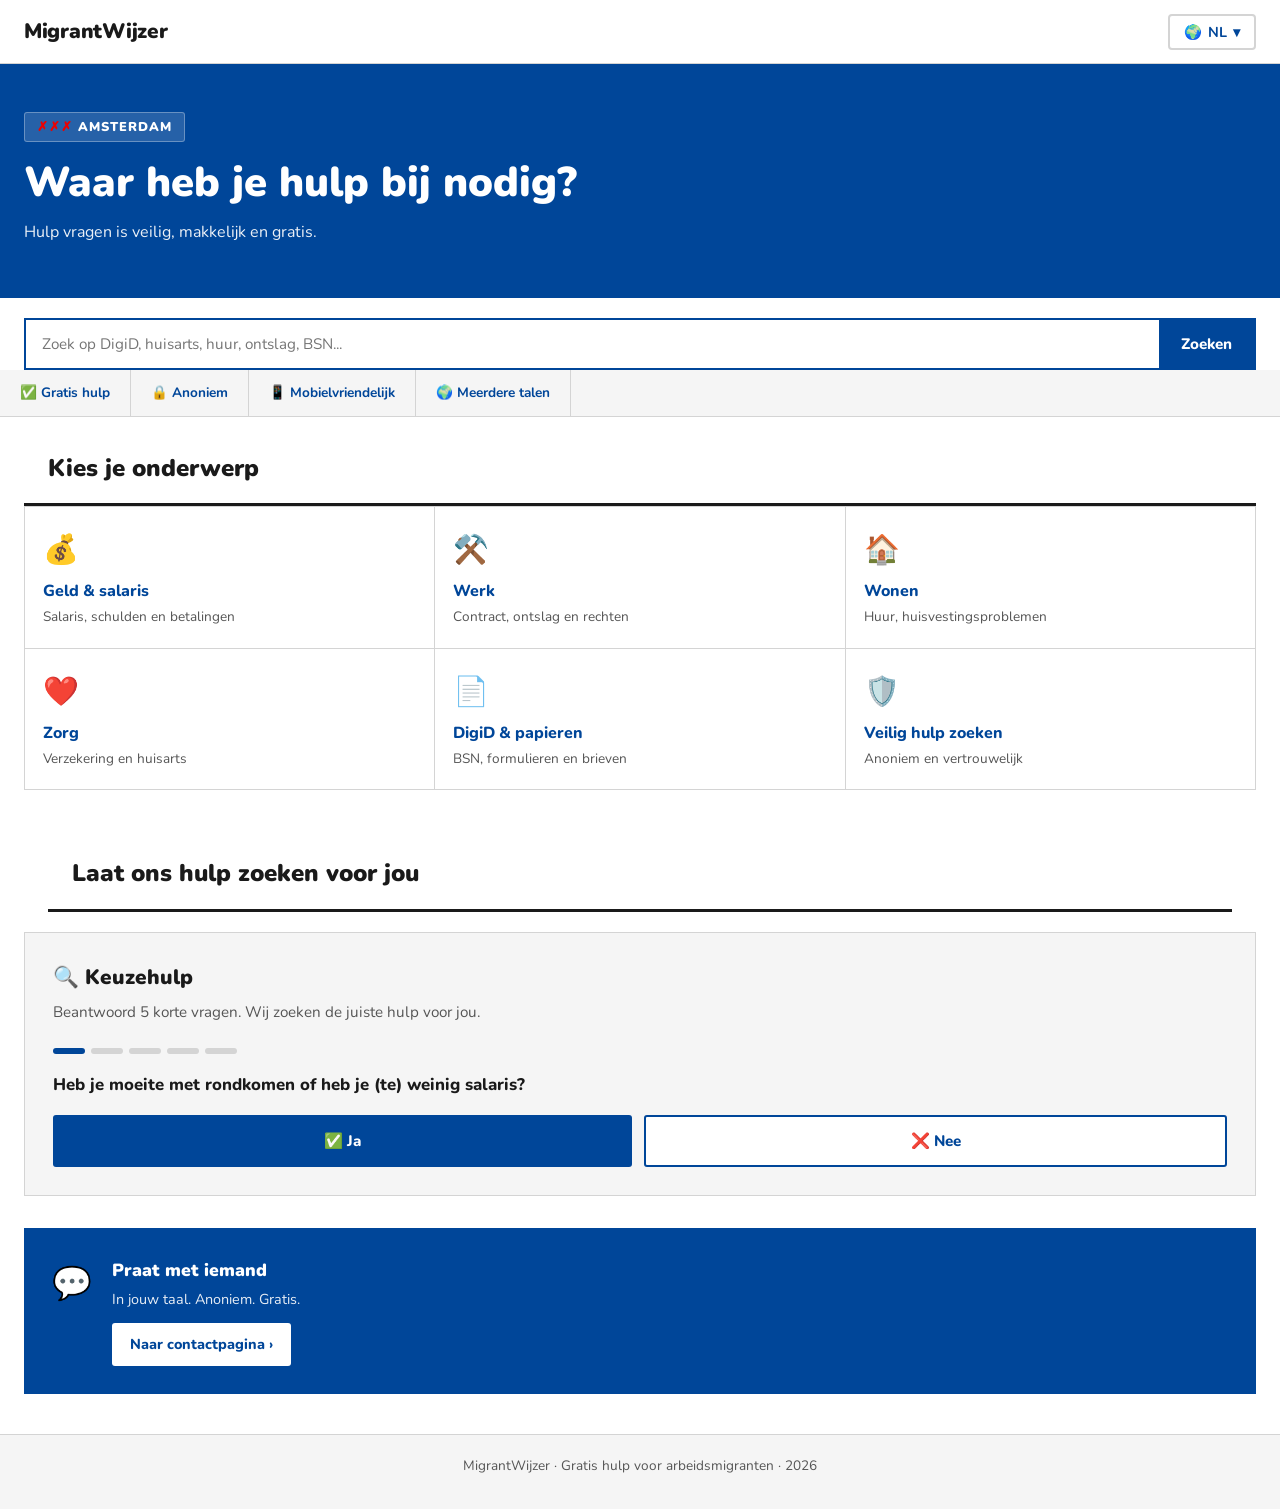
==== commit 3a18eb97: "update28" ====
--- a/index.html
+++ b/index.html
@@ -90,47 +90,76 @@
     <div class="wizard-section">
         <div class="section-title" style="margin-bottom:20px" data-i18n="wizard_section_title">Laat ons hulp zoeken voor jou</div>
         <div class="wizard-box">
-            <div class="wizard-title" data-i18n="wizard_title"> Keuzehulp</div>
-            <div class="wizard-sub" data-i18n="wizard_sub">Beantwoord 3 korte vragen. Wij zoeken de juiste hulp voor jou.</div>
+            <div class="wizard-title" data-i18n="wizard_title">🔍 Keuzehulp</div>
+            <div class="wizard-sub" data-i18n="wizard_sub">Beantwoord 5 korte vragen. Wij zoeken de juiste hulp voor jou.</div>
 
             <div id="wizard-step-1">
                 <div class="wizard-progress">
-                    <div class="dot active"></div><div class="dot"></div><div class="dot"></div>
-                </div>
-                <div class="wizard-q" data-i18n="q1">Heb je geen salaris of te weinig salaris gekregen?</div>
+                    <div class="dot active"></div><div class="dot"></div><div class="dot"></div><div class="dot"></div><div class="dot"></div>
+                </div>
+                <div class="wizard-q" data-i18n="q1">Heb je moeite met rondkomen of heb je (te) weinig salaris?</div>
                 <div class="wizard-btns">
-                    <button class="btn-yes" onclick="wStep(2,'salary')"    data-i18n="yes">✅ Ja</button>
-                    <button class="btn-no"  onclick="wStep(2,'no_salary')" data-i18n="no">❌ Nee</button>
+                    <button class="btn-yes" onclick="wStep(2,1,true)"  data-i18n="yes">✅ Ja</button>
+                    <button class="btn-no"  onclick="wStep(2,1,false)" data-i18n="no">❌ Nee</button>
                 </div>
             </div>
 
             <div id="wizard-step-2" style="display:none">
                 <div class="wizard-progress">
-                    <div class="dot done"></div><div class="dot active"></div><div class="dot"></div>
-                </div>
-                <div class="wizard-q" data-i18n="q2">Heb je problemen met je woning of ben je bang je huis kwijt te raken?</div>
+                    <div class="dot done"></div><div class="dot active"></div><div class="dot"></div><div class="dot"></div><div class="dot"></div>
+                </div>
+                <div class="wizard-q" data-i18n="q2">Heb je problemen op je werk (zoals uren, contract)?</div>
                 <div class="wizard-btns">
-                    <button class="btn-yes" onclick="wStep(3,'housing')"    data-i18n="yes">✅ Ja</button>
-                    <button class="btn-no"  onclick="wStep(3,'no_housing')" data-i18n="no">❌ Nee</button>
+                    <button class="btn-yes" onclick="wStep(3,2,true)"  data-i18n="yes">✅ Ja</button>
+                    <button class="btn-no"  onclick="wStep(3,2,false)" data-i18n="no">❌ Nee</button>
                 </div>
             </div>
 
             <div id="wizard-step-3" style="display:none">
                 <div class="wizard-progress">
-                    <div class="dot done"></div><div class="dot done"></div><div class="dot active"></div>
-                </div>
-                <div class="wizard-q" data-i18n="q3">Ben je bang om je werk of woning kwijt te raken als je hulp vraagt?</div>
+                    <div class="dot done"></div><div class="dot done"></div><div class="dot active"></div><div class="dot"></div><div class="dot"></div>
+                </div>
+                <div class="wizard-q" data-i18n="q3">Ben je bang om je woning te verliezen?</div>
                 <div class="wizard-btns">
-                    <button class="btn-yes" onclick="wResult('afraid')"    data-i18n="yes">✅ Ja</button>
-                    <button class="btn-no"  onclick="wResult('notafraid')" data-i18n="no">❌ Nee</button>
+                    <button class="btn-yes" onclick="wStep(4,3,true)"  data-i18n="yes">✅ Ja</button>
+                    <button class="btn-no"  onclick="wStep(4,3,false)" data-i18n="no">❌ Nee</button>
+                </div>
+            </div>
+
+            <div id="wizard-step-4" style="display:none">
+                <div class="wizard-progress">
+                    <div class="dot done"></div><div class="dot done"></div><div class="dot done"></div><div class="dot active"></div><div class="dot"></div>
+                </div>
+                <div class="wizard-q" data-i18n="q4">Ben je bang om je werk te verliezen als je hulp vraagt?</div>
+                <div class="wizard-btns">
+                    <button class="btn-yes" onclick="wStep(5,4,true)"  data-i18n="yes">✅ Ja</button>
+                    <button class="btn-no"  onclick="wStep(5,4,false)" data-i18n="no">❌ Nee</button>
+                </div>
+            </div>
+
+            <div id="wizard-step-5" style="display:none">
+                <div class="wizard-progress">
+                    <div class="dot done"></div><div class="dot done"></div><div class="dot done"></div><div class="dot done"></div><div class="dot active"></div>
+                </div>
+                <div class="wizard-q" data-i18n="q5">Heb je problemen met je woonruimte (huur, regels, onderhoud)?</div>
+                <div class="wizard-btns">
+                    <button class="btn-yes" onclick="wFinish(5,true)"  data-i18n="yes">✅ Ja</button>
+                    <button class="btn-no"  onclick="wFinish(5,false)" data-i18n="no">❌ Nee</button>
                 </div>
             </div>
 
             <div class="wizard-result" id="wizard-result">
-                <p id="wizard-result-text"></p>
-                <div class="wizard-result-btns">
-                    <a class="action-btn whatsapp" href="https://wa.me/31201234567"> <span data-i18n="whatsapp_chat">WhatsApp hulp</span></a>
-                    <a class="action-btn phone"    href="tel:+31201234567"> <span data-i18n="call_help">Bel hulp</span></a>
+                <div id="wizard-result-label" style="font-weight:800; font-size:1.1rem; margin-bottom:8px;"></div>
+                <p id="wizard-result-text" style="margin-bottom:16px;"></p>
+                <div id="wizard-result-btns-stable" style="display:none;" class="wizard-result-btns">
+                    <a class="action-btn whatsapp" href="https://wa.me/31201234567">💬 <span data-i18n="whatsapp_chat">WhatsApp hulp</span></a>
+                    <a class="action-btn phone"    href="tel:+31201234567">📞 <span data-i18n="call_help">Bel hulp</span></a>
+                </div>
+                <div id="wizard-result-btns-advice" style="display:none;" class="wizard-result-btns">
+                    <a class="action-btn whatsapp" href="https://wa.me/31201234567" id="btn-free-help" data-i18n="btn_free_help">Krijg gratis hulp</a>
+                </div>
+                <div id="wizard-result-btns-risk" style="display:none;" class="wizard-result-btns">
+                    <a class="action-btn whatsapp" href="https://wa.me/31201234567" id="btn-contact-help" data-i18n="btn_contact_help">Neem direct contact op</a>
                 </div>
                 <button class="wizard-restart" onclick="wRestart()" data-i18n="restart">↩ Opnieuw beginnen</button>
             </div>
@@ -200,8 +229,8 @@
             <a href="html/hulp-geld.html"      class="back-home-btn" data-i18n="hulp_btn">🤝 Waar krijg je hulp? →</a>
         </div>
         <div class="action-group" style="margin-top:12px;">
-            <a class="action-btn whatsapp" href="https://wa.me/31201234567"> <span data-i18n="whatsapp_chat">WhatsApp hulp</span></a>
-            <a class="action-btn phone"    href="tel:+31201234567"> <span data-i18n="call_help">Bel hulp</span></a>
+            <a class="action-btn whatsapp" href="https://wa.me/31201234567">💬 <span data-i18n="whatsapp_chat">WhatsApp hulp</span></a>
+            <a class="action-btn phone"    href="tel:+31201234567">📞 <span data-i18n="call_help">Bel hulp</span></a>
         </div>
     </div>
 </div>
@@ -254,7 +283,7 @@
         </div>
         <div class="action-group" style="margin-top:12px;">
             <a class="action-btn whatsapp" href="https://wa.me/31201234567">💬 <span data-i18n="whatsapp_chat">WhatsApp hulp</span></a>
-            <a class="action-btn phone"    href="tel:+31201234567"> <span data-i18n="call_help">Bel hulp</span></a>
+            <a class="action-btn phone"    href="tel:+31201234567">📞 <span data-i18n="call_help">Bel hulp</span></a>
         </div>
     </div>
 </div>
@@ -305,7 +334,7 @@
         </div>
         <div class="action-group" style="margin-top:12px;">
             <a class="action-btn whatsapp" href="https://wa.me/31201234567">💬 <span data-i18n="whatsapp_chat">WhatsApp hulp</span></a>
-            <a class="action-btn phone"    href="tel:+31201234567"> <span data-i18n="call_help">Bel hulp</span></a>
+            <a class="action-btn phone"    href="tel:+31201234567">📞 <span data-i18n="call_help">Bel hulp</span></a>
         </div>
     </div>
 </div>
@@ -348,15 +377,19 @@
                     <li data-i18n="zorg_d2">Vraag uitleg in jouw taal</li>
                     <li data-i18n="zorg_d3">Hulp is beschikbaar — vraag het ons</li>
                 </ul>
-            </div>
+
+            </div>
+            <video width="80%" controls style="margin-top:10px; border-radius:6px;">
+                <source src="../images/zorg.mp4" type="video/mp4">
+            </video>
         </div>
         <div class="info-blocks-row" style="margin-top:16px;">
             <a href="html/juridisch-zorg.html" class="back-home-btn" data-i18n="juridisch_btn">⚖️ Juridische informatie →</a>
             <a href="html/hulp-zorg.html"      class="back-home-btn" data-i18n="hulp_btn">🤝 Waar krijg je hulp? →</a>
         </div>
         <div class="action-group" style="margin-top:12px;">
-            <a class="action-btn whatsapp" href="https://wa.me/31201234567"> <span data-i18n="whatsapp_chat">WhatsApp hulp</span></a>
-            <a class="action-btn phone"    href="tel:+31201234567"> <span data-i18n="call_help">Bel hulp</span></a>
+            <a class="action-btn whatsapp" href="https://wa.me/31201234567">💬 <span data-i18n="whatsapp_chat">WhatsApp hulp</span></a>
+            <a class="action-btn phone"    href="tel:+31201234567">📞 <span data-i18n="call_help">Bel hulp</span></a>
         </div>
     </div>
 </div>
@@ -395,8 +428,8 @@
             </div>
         </div>
         <div class="action-group">
-            <a class="action-btn whatsapp" href="https://wa.me/31201234567"> <span data-i18n="whatsapp_safe">Praat veilig via WhatsApp</span></a>
-            <a class="action-btn phone"    href="tel:+31201234567"><span data-i18n="call_anon">Bel anoniem</span></a>
+            <a class="action-btn whatsapp" href="https://wa.me/31201234567">💬 <span data-i18n="whatsapp_safe">Praat veilig via WhatsApp</span></a>
+            <a class="action-btn phone"    href="tel:+31201234567">📞 <span data-i18n="call_anon">Bel anoniem</span></a>
         </div>
     </div>
 </div>
